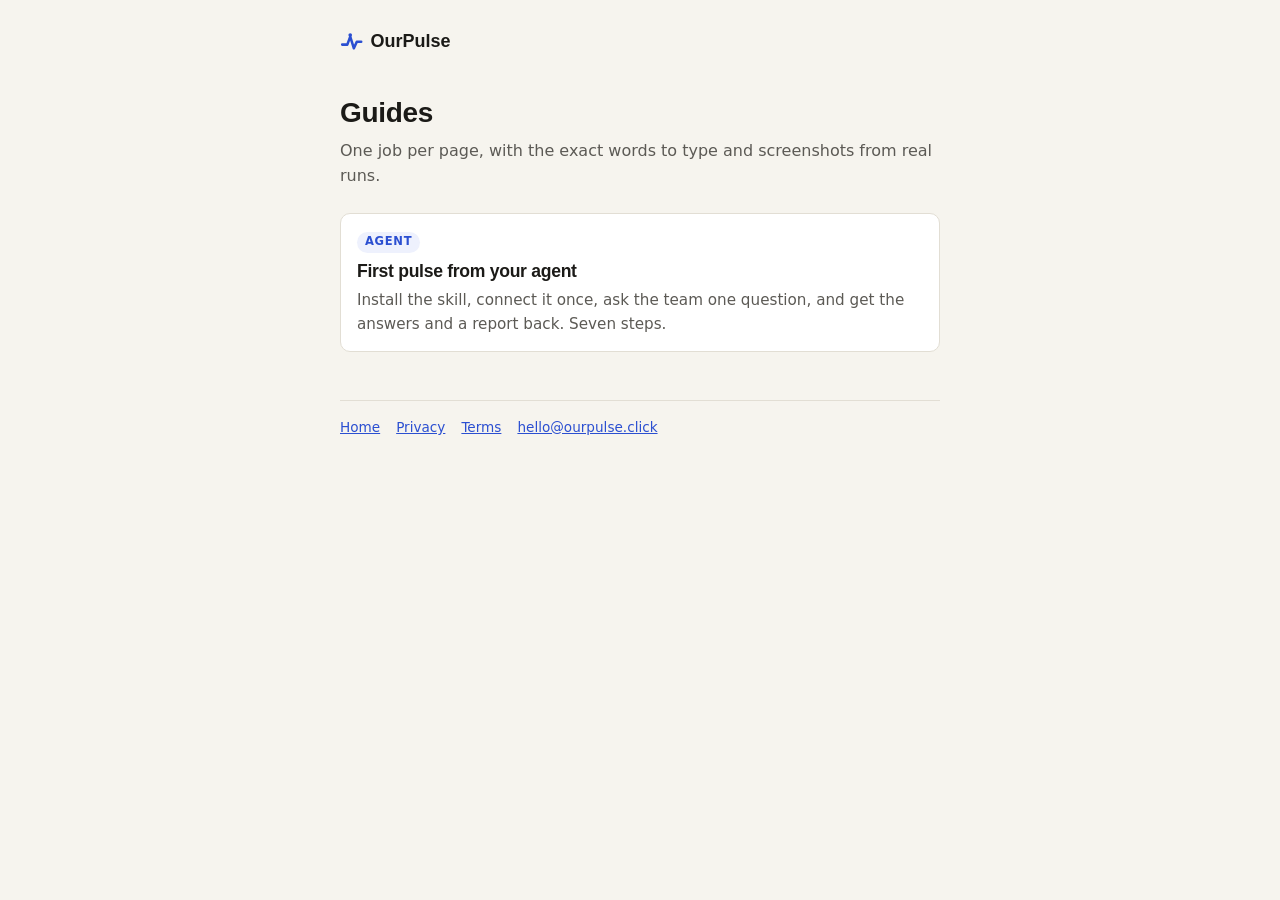
==== docs/guides/index.html @ 66bcfba5 "Guides: first pulse from your agent, with screenshots New docs/guides/ with an index and the first g" ====
<!doctype html>
<html lang="en">
<head>
<meta charset="utf-8" />
<meta name="viewport" content="width=device-width, initial-scale=1, viewport-fit=cover" />
<title>Guides · OurPulse</title>
<link rel="icon" href="/favicon.svg" type="image/svg+xml" />
<link rel="stylesheet" href="/fonts/fonts.css" />
<link rel="canonical" href="https://ourpulse.click/guides/" />
<meta name="description" content="Short how-to guides for OurPulse: one job each, with the exact words to type and screenshots from real runs." />
<!-- Tokens and base styles mirror src/lib/page.ts in the OurPulse app; keep them in step. -->
<style>
  :root {
    --bg: #F6F4EE; --ink: #1B1A17; --muted: #5C5A55; --faint: #7A776F; --line: #E2DED4; --line-strong: #CFCABD;
    --card: #FFFFFF; --track: #E6E2D8; --accent: #2B4FD1; --accent-soft: #EEF1FD; --accent-ink: #FFFFFF; --ok: #0F766E;
    color-scheme: light;
  }
  @media (prefers-color-scheme: dark) { :root {
    --bg: #17171A; --ink: #F1EFE9; --muted: #A8A49B; --faint: #8B877E; --line: #34343A; --line-strong: #44444B;
    --card: #202024; --track: #2C2C31; --accent: #6D8CFF; --accent-soft: #23283F; --accent-ink: #0F1330; --ok: #4FD1C5;
    color-scheme: dark;
  } }
  * { box-sizing: border-box; }
  html, body { height: 100%; }
  body { margin: 0; background: var(--bg); color: var(--ink); font: 16px/1.55 'Instrument Sans', system-ui, sans-serif; -webkit-font-smoothing: antialiased; }
  h1, h2 { font-family: Outfit, 'Instrument Sans', sans-serif; font-weight: 600; letter-spacing: -.3px; margin: 0; text-wrap: balance; }
  h1 { font-size: 1.75rem; line-height: 1.2; }
  h2 { font-size: 1.1rem; }
  a { color: var(--accent); }
  a:focus-visible { outline: 2px solid var(--accent); outline-offset: 2px; }
  .muted { color: var(--muted); }
  .wrap { max-width: 40rem; margin: 0 auto; padding: 1.25rem 1.25rem 3rem; min-height: 100%; display: flex; flex-direction: column; }
  .top { display: flex; align-items: center; justify-content: space-between; gap: 1rem; height: 44px; }
  .brand { display: inline-flex; align-items: center; gap: .4em; font-family: Outfit, sans-serif; font-weight: 700; font-size: 1.125rem; color: inherit; text-decoration: none; }
  .brand svg { width: 1.3em; height: 1.3em; color: var(--accent); flex: none; }
  p { margin: .6rem 0 0; }
  .list { list-style: none; padding: 0; margin: 1.5rem 0 0; display: grid; gap: .75rem; }
  .list a { display: block; background: var(--card); border: 1px solid var(--line); border-radius: 10px; padding: .9rem 1rem; color: inherit; text-decoration: none; }
  .list a:hover { border-color: var(--accent); }
  .list .tag { display: inline-block; font-size: .72rem; text-transform: uppercase; letter-spacing: .06em; color: var(--accent); background: var(--accent-soft); padding: .1rem .5rem; border-radius: 999px; font-weight: 600; margin-bottom: .35rem; }
  .list p { color: var(--muted); font-size: .95rem; margin-top: .25rem; }
  .foot { margin-top: 3rem; padding-top: 1rem; border-top: 1px solid var(--line); font-size: .85rem; color: var(--muted); display: flex; gap: 1rem; flex-wrap: wrap; }
</style>
</head>
<body>
<div class="wrap">
  <div class="top"><a class="brand" href="/"><svg viewBox="0 0 64 64" fill="none" stroke="currentColor" stroke-width="7" stroke-linecap="round" stroke-linejoin="round" aria-hidden="true"><path d="M6 40h14l8-22 10 32 8-18h12"/><circle cx="28" cy="14" r="5" fill="currentColor" stroke="none"/></svg>OurPulse</a></div>

  <h1 style="margin-top:2rem">Guides</h1>
  <p class="muted">One job per page, with the exact words to type and screenshots from real runs.</p>

  <ul class="list">
    <li><a href="/guides/first-pulse-from-your-agent"><span class="tag">Agent</span><h2>First pulse from your agent</h2><p>Install the skill, connect it once, ask the team one question, and get the answers and a report back. Seven steps.</p></a></li>
  </ul>

  <p class="foot"><a href="/">Home</a> <a href="/privacy">Privacy</a> <a href="/terms">Terms</a> <a href="mailto:hello@ourpulse.click">hello@ourpulse.click</a></p>
</div>
<script defer src="https://static.cloudflareinsights.com/beacon.min.js" data-cf-beacon='{"token": "4b1772fc0d824607872009bd4c4ebe4b"}'></script>
</body>
</html>
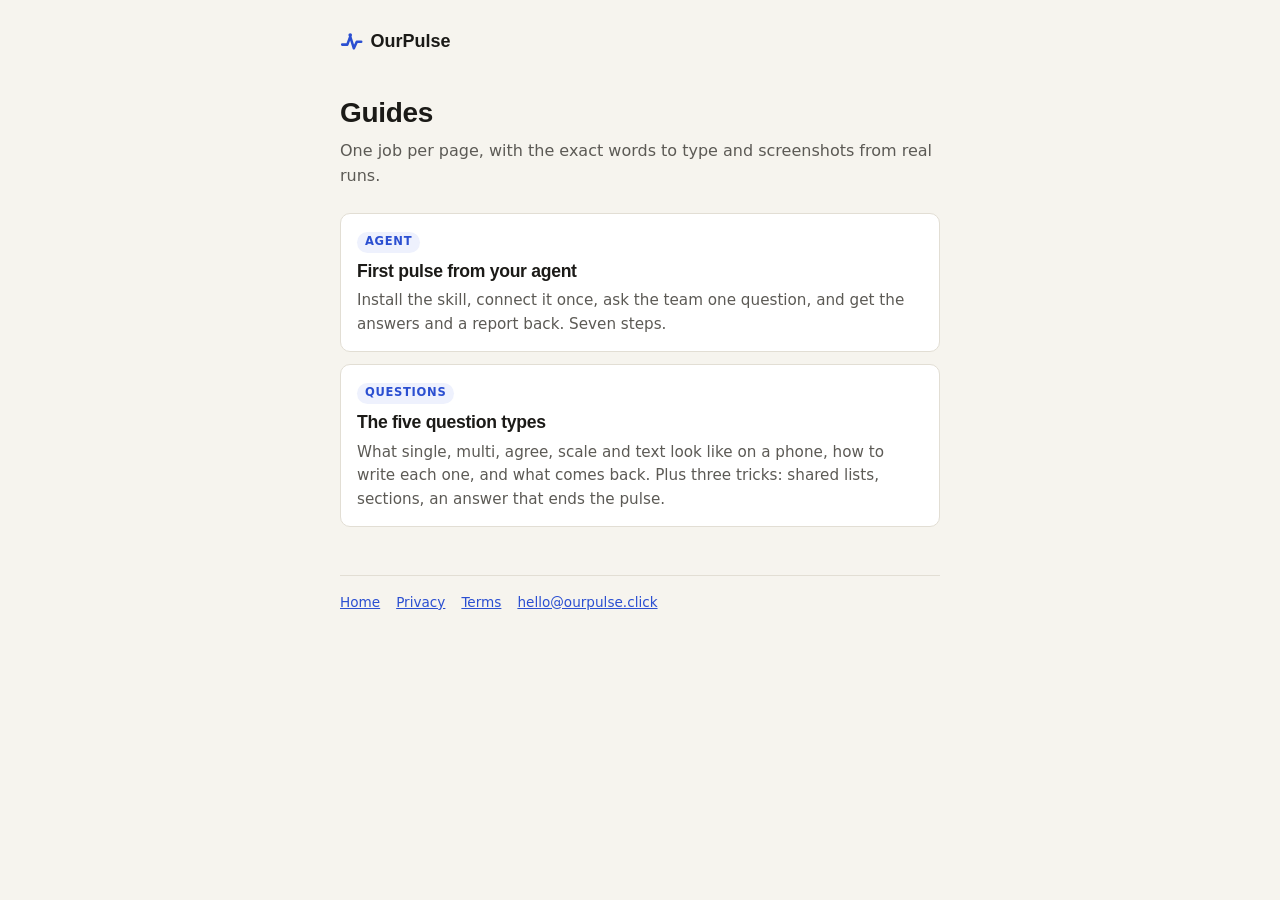
==== commit 674264d6: "Guide: the five question types One section per type with a real phone screenshot, the form line, the" ====
--- a/docs/guides/index.html
+++ b/docs/guides/index.html
@@ -51,6 +51,7 @@
 
   <ul class="list">
     <li><a href="/guides/first-pulse-from-your-agent"><span class="tag">Agent</span><h2>First pulse from your agent</h2><p>Install the skill, connect it once, ask the team one question, and get the answers and a report back. Seven steps.</p></a></li>
+    <li><a href="/guides/question-types"><span class="tag">Questions</span><h2>The five question types</h2><p>What single, multi, agree, scale and text look like on a phone, how to write each one, and what comes back. Plus three tricks: shared lists, sections, an answer that ends the pulse.</p></a></li>
   </ul>
 
   <p class="foot"><a href="/">Home</a> <a href="/privacy">Privacy</a> <a href="/terms">Terms</a> <a href="mailto:hello@ourpulse.click">hello@ourpulse.click</a></p>
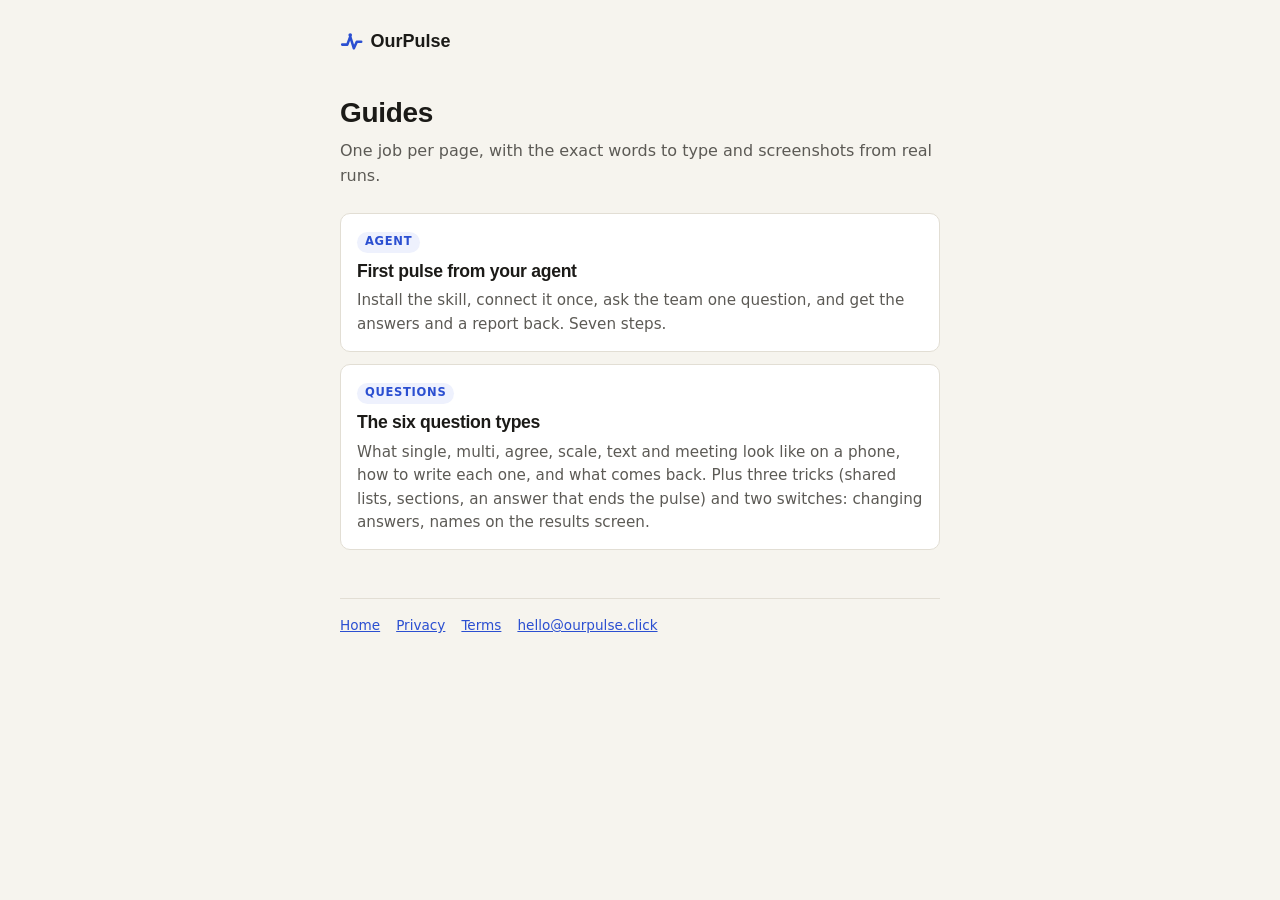
==== commit db8e1c6e: "Skill 1.6.0, guide and privacy: meeting questions, changing answers, names on results Skill: the mee" ====
--- a/docs/guides/index.html
+++ b/docs/guides/index.html
@@ -51,7 +51,7 @@
 
   <ul class="list">
     <li><a href="/guides/first-pulse-from-your-agent"><span class="tag">Agent</span><h2>First pulse from your agent</h2><p>Install the skill, connect it once, ask the team one question, and get the answers and a report back. Seven steps.</p></a></li>
-    <li><a href="/guides/question-types"><span class="tag">Questions</span><h2>The five question types</h2><p>What single, multi, agree, scale and text look like on a phone, how to write each one, and what comes back. Plus three tricks: shared lists, sections, an answer that ends the pulse.</p></a></li>
+    <li><a href="/guides/question-types"><span class="tag">Questions</span><h2>The six question types</h2><p>What single, multi, agree, scale, text and meeting look like on a phone, how to write each one, and what comes back. Plus three tricks (shared lists, sections, an answer that ends the pulse) and two switches: changing answers, names on the results screen.</p></a></li>
   </ul>
 
   <p class="foot"><a href="/">Home</a> <a href="/privacy">Privacy</a> <a href="/terms">Terms</a> <a href="mailto:hello@ourpulse.click">hello@ourpulse.click</a></p>
